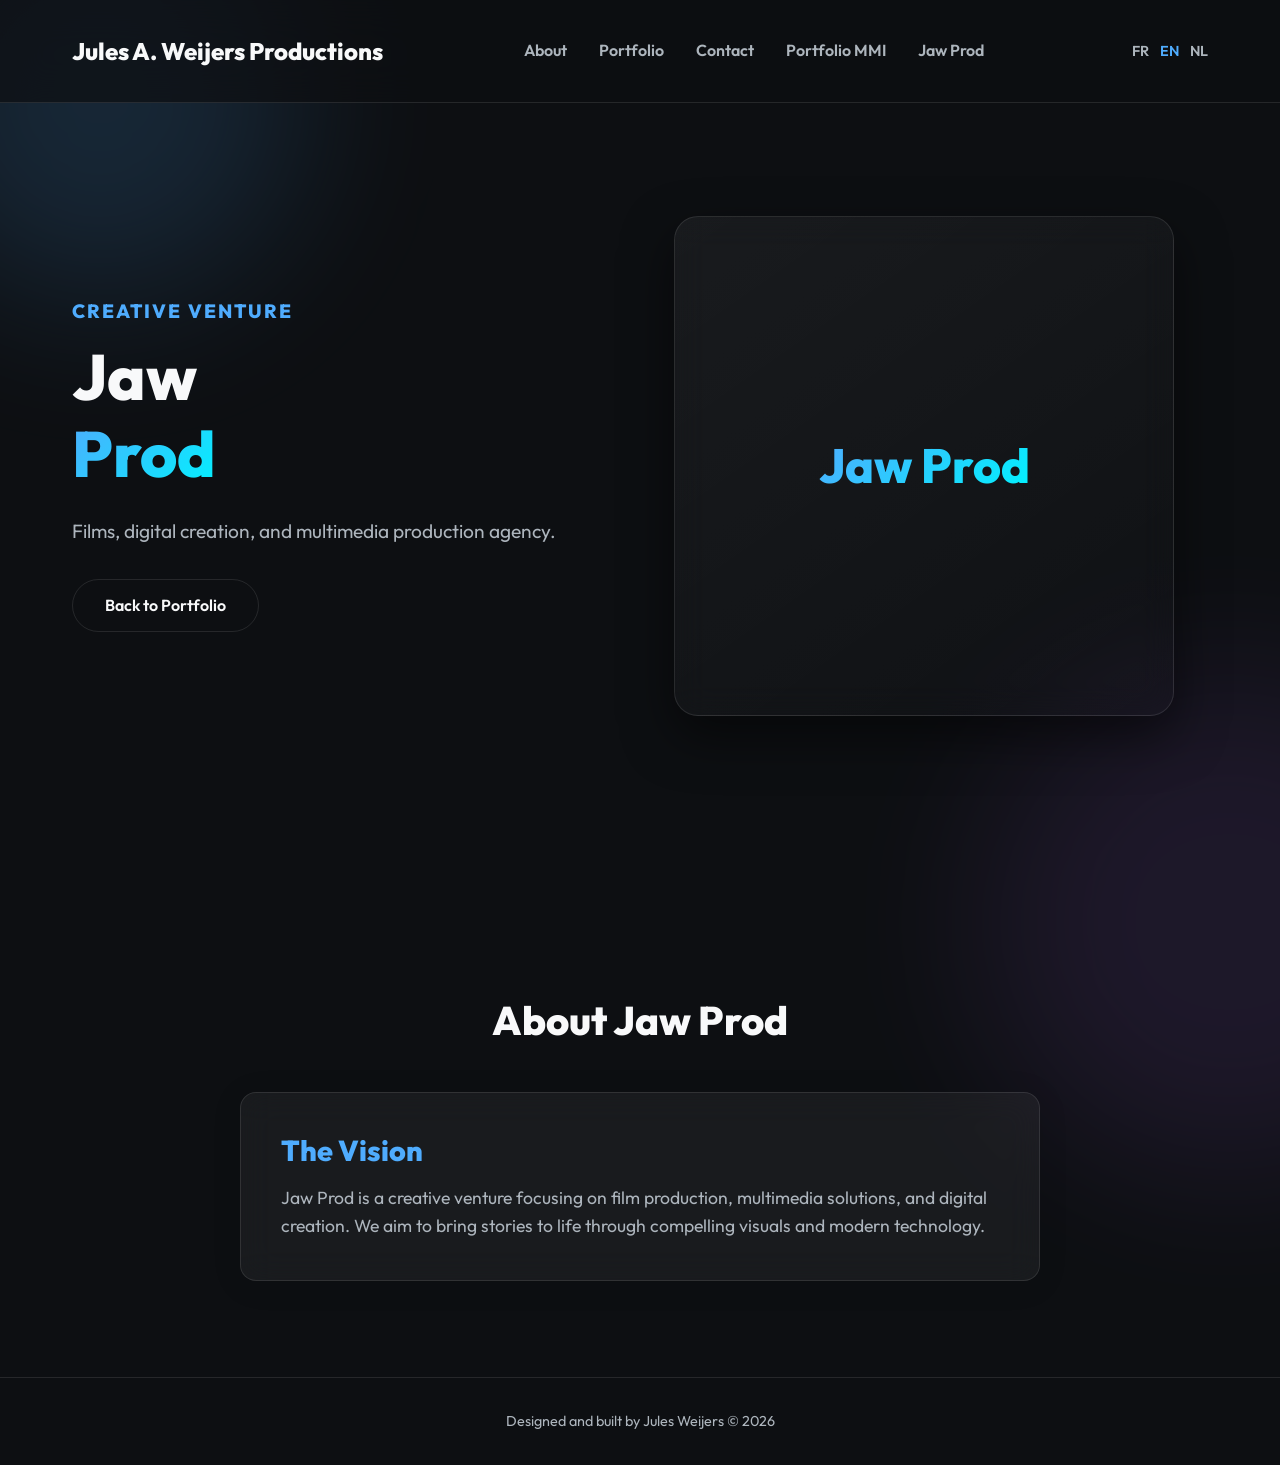
==== jawprod.html @ c3717258 "Add files via upload" ====
<!DOCTYPE html>
<html lang="en">

<head>
    <meta charset="UTF-8">
    <meta name="viewport" content="width=device-width, initial-scale=1.0">
    <meta name="description" content="Jaw Prod - A creative venture by Jules Weijers">
    <title>Jaw Prod</title>
    <link rel="preconnect" href="https://fonts.googleapis.com">
    <link rel="preconnect" href="https://fonts.gstatic.com" crossorigin>
    <link href="https://fonts.googleapis.com/css2?family=Outfit:wght@300;400;600;800&display=swap" rel="stylesheet">
    <link rel="stylesheet" href="css/styles.css">
</head>

<body>
    <div class="blob blob-1"></div>
    <div class="blob blob-2"></div>

    <nav class="glass-nav">
        <div class="nav-content">
            <a href="index.html" class="logo">Jules A. Weijers Productions</a>
            <ul class="nav-links">
                <li><a href="index.html#about" data-i18n="nav_about">About</a></li>
                <li><a href="index.html#portfolio" data-i18n="nav_portfolio">Portfolio</a></li>
                <li><a href="index.html#contact" data-i18n="nav_contact">Contact</a></li>
                <li><a href="portfolio-mmi.html" data-i18n="nav_mmi">Portfolio MMI</a></li>
                <li><a href="jawprod.html" data-i18n="nav_jawprod">Jaw Prod</a></li>
            </ul>
            <div class="lang-switcher">
                <button class="lang-btn" data-lang="fr">FR</button>
                <button class="lang-btn active" data-lang="en">EN</button>
                <button class="lang-btn" data-lang="nl">NL</button>
            </div>
            <div class="hamburger">
                <div class="bar"></div>
                <div class="bar"></div>
                <div class="bar"></div>
            </div>
        </div>
    </nav>

    <main>
        <section id="hero" class="hero-section">
            <div class="hero-content">
                <h2 class="subtitle" data-i18n="jawprod_hero_subtitle">Creative Venture</h2>
                <h1 class="title">
                    <span data-i18n="jawprod_hero_title_part1">Jaw</span><br>
                    <span class="gradient-text" data-i18n="jawprod_hero_title_part2">Prod</span>
                </h1>
                <p class="description" data-i18n="jawprod_hero_desc">Films, digital creation, and multimedia production
                    agency.</p>
                <div class="cta-group">
                    <a href="index.html" class="btn btn-secondary" data-i18n="btn_back">Back to Portfolio</a>
                </div>
            </div>
            <div class="hero-visual">
                <div class="visual-placeholder glass-card"
                    style="display: flex; align-items: center; justify-content: center;">
                    <!-- Placeholder logo or image for Jaw Prod -->
                    <h2 class="gradient-text" style="font-size: 3rem; margin: 0;">Jaw Prod</h2>
                </div>
            </div>
        </section>

        <section id="about" class="about-section">
            <h2 class="section-title" data-i18n="jawprod_about_title">About Jaw Prod</h2>
            <div class="about-grid" style="grid-template-columns: 1fr; max-width: 800px; margin: 0 auto;">
                <div class="about-text glass-card">
                    <h3 data-i18n="jawprod_about_subtitle">The Vision</h3>
                    <p data-i18n="jawprod_about_desc">Jaw Prod is a creative venture focusing on film production,
                        multimedia solutions, and digital creation. We aim to bring stories to life through compelling
                        visuals and modern technology.</p>
                </div>
            </div>
        </section>
    </main>

    <footer>
        <p><span data-i18n="footer_text">Designed and built by Jules Weijers</span> &copy; <span id="year"></span></p>
    </footer>

    <script src="js/translations.js"></script>
    <script src="js/main.js"></script>
</body>

</html>
---- css/styles.css ----
/* css/styles.css */

/* --- CSS Variables & Design Tokens --- */
:root {
  /* Color Palette - Dark Mode Focus */
  --bg-color: #0d0f12;
  --surface-color: rgba(255, 255, 255, 0.05);
  --surface-border: rgba(255, 255, 255, 0.1);
  --text-primary: #f8f9fa;
  --text-secondary: #adb5bd;

  --accent-primary: #4facfe;
  --accent-secondary: #00f2fe;
  --gradient-main: linear-gradient(135deg, var(--accent-primary) 0%, var(--accent-secondary) 100%);

  /* Typography */
  --font-main: 'Outfit', sans-serif;

  /* Transitions */
  --transition-fast: 0.2s ease;
  --transition-normal: 0.4s cubic-bezier(0.25, 0.8, 0.25, 1);
}

/* --- Global Reset & Base --- */
* {
  margin: 0;
  padding: 0;
  box-sizing: border-box;
}

html {
  scroll-behavior: smooth;
}

body {
  font-family: var(--font-main);
  background-color: var(--bg-color);
  color: var(--text-primary);
  line-height: 1.6;
  overflow-x: hidden;
  position: relative;
}

/* Background Animated Blobs */
.blob {
  position: absolute;
  filter: blur(80px);
  z-index: -1;
  opacity: 0.5;
  border-radius: 50%;
  animation: float 20s infinite alternate linear;
}

.blob-1 {
  width: 400px;
  height: 400px;
  background: rgba(79, 172, 254, 0.3);
  top: -100px;
  left: -100px;
}

.blob-2 {
  width: 500px;
  height: 500px;
  background: rgba(181, 105, 255, 0.2);
  bottom: 20%;
  right: -200px;
  animation-delay: -5s;
}

@keyframes float {
  0% {
    transform: translate(0, 0) scale(1);
  }

  100% {
    transform: translate(100px, 50px) scale(1.2);
  }
}

/* --- Glassmorphism Utilities --- */
.glass-card {
  background: var(--surface-color);
  backdrop-filter: blur(16px);
  -webkit-backdrop-filter: blur(16px);
  border: 1px solid var(--surface-border);
  border-radius: 16px;
  box-shadow: 0 4px 30px rgba(0, 0, 0, 0.1);
}

.glass-nav {
  position: fixed;
  top: 0;
  width: 100%;
  z-index: 1000;
  background: rgba(13, 15, 18, 0.7);
  backdrop-filter: blur(20px);
  -webkit-backdrop-filter: blur(20px);
  border-bottom: 1px solid var(--surface-border);
  transition: var(--transition-normal);
}

/* --- Typography Utilities --- */
.gradient-text {
  background: var(--gradient-main);
  -webkit-background-clip: text;
  -webkit-text-fill-color: transparent;
  background-clip: text;
}

h1,
h2,
h3,
h4 {
  font-weight: 800;
  line-height: 1.2;
}

.section-title {
  font-size: 2.5rem;
  margin-bottom: 3rem;
  text-align: center;
}

/* --- Buttons --- */
.btn {
  display: inline-block;
  padding: 0.8rem 2rem;
  border-radius: 30px;
  text-decoration: none;
  font-weight: 600;
  transition: var(--transition-fast);
  cursor: pointer;
  border: none;
  font-family: inherit;
  font-size: 1rem;
}

.btn-primary {
  background: var(--gradient-main);
  color: #fff;
  box-shadow: 0 4px 15px rgba(79, 172, 254, 0.4);
}

.btn-primary:hover {
  transform: translateY(-2px);
  box-shadow: 0 6px 20px rgba(79, 172, 254, 0.6);
}

.btn-secondary {
  background: transparent;
  color: var(--text-primary);
  border: 1px solid var(--surface-border);
}

.btn-secondary:hover {
  background: var(--surface-color);
}

/* --- Navigation --- */
.nav-content {
  max-width: 1200px;
  margin: 0 auto;
  padding: 1rem 2rem;
  display: flex;
  justify-content: space-between;
  align-items: center;
}

.logo {
  font-size: 1.5rem;
  font-weight: 800;
  color: var(--text-primary);
  text-decoration: none;
}

.nav-links {
  display: flex;
  list-style: none;
  gap: 2rem;
}

.nav-links a {
  color: var(--text-secondary);
  text-decoration: none;
  font-weight: 600;
  transition: var(--transition-fast);
}

.nav-links a:hover {
  color: var(--text-primary);
}

.lang-switcher button {
  background: transparent;
  border: none;
  color: var(--text-secondary);
  font-weight: 600;
  margin-left: 0.5rem;
  cursor: pointer;
  transition: var(--transition-fast);
  font-family: inherit;
  font-size: 0.9rem;
}

.lang-switcher button.active,
.lang-switcher button:hover {
  color: var(--accent-primary);
}

.hamburger {
  display: none;
  cursor: pointer;
}

.hamburger .bar {
  width: 25px;
  height: 3px;
  background-color: var(--text-primary);
  margin: 5px 0;
  transition: 0.3s;
}

/* --- Sections Common --- */
section {
  padding: 6rem 2rem;
  max-width: 1200px;
  margin: 0 auto;
}

/* --- Hero Section --- */
.hero-section {
  min-height: 100vh;
  display: flex;
  align-items: center;
  justify-content: space-between;
  padding-top: 8rem;
}

.hero-content {
  flex: 1;
  max-width: 600px;
}

.hero-content .subtitle {
  font-size: 1.2rem;
  color: var(--accent-primary);
  margin-bottom: 1rem;
  text-transform: uppercase;
  letter-spacing: 2px;
}

.hero-content .title {
  font-size: clamp(3rem, 5vw, 5rem);
  margin-bottom: 1.5rem;
}

.hero-content .description {
  font-size: 1.2rem;
  color: var(--text-secondary);
  margin-bottom: 2rem;
}

.cta-group {
  display: flex;
  gap: 1rem;
}

.hero-visual {
  flex: 1;
  display: flex;
  justify-content: center;
  align-items: center;
}

.visual-placeholder {
  width: 500px;
  height: 500px;
  border-radius: 24px;
  background: linear-gradient(145deg, rgba(255, 255, 255, 0.05) 0%, rgba(255, 255, 255, 0.01) 100%);
  position: relative;
  overflow: hidden;
  box-shadow: 0 20px 50px rgba(0, 0, 0, 0.5);
}

.profile-img {
  width: 100%;
  height: 100%;
  object-fit: cover;
  object-position: 25% center;
  transition: transform 0.5s ease;
}

.visual-placeholder:hover .profile-img {
  transform: scale(1.05);
}

/* --- About Section --- */
.about-grid {
  display: grid;
  grid-template-columns: 1fr 1fr;
  gap: 2rem;
}

.about-text {
  padding: 2.5rem;
}

.about-text h3 {
  font-size: 1.8rem;
  margin-bottom: 1rem;
  color: var(--accent-primary);
}

.about-text p {
  color: var(--text-secondary);
  font-size: 1.1rem;
}

.skills-list {
  list-style: none;
  margin-top: 1.5rem;
}

.skills-list li {
  margin-bottom: 1rem;
}

.skill-name {
  display: block;
  margin-bottom: 0.5rem;
  font-weight: 600;
}

.skill-bar {
  display: block;
  height: 8px;
  background: var(--surface-border);
  border-radius: 4px;
  overflow: hidden;
}

.skill-bar .fill {
  height: 100%;
  background: var(--gradient-main);
  border-radius: 4px;
}

/* --- Portfolio Section --- */
.portfolio-filters {
  display: flex;
  justify-content: center;
  gap: 1rem;
  margin-bottom: 3rem;
  flex-wrap: wrap;
}

.filter-btn {
  background: transparent;
  border: 1px solid var(--surface-border);
  color: var(--text-secondary);
  padding: 0.5rem 1.5rem;
  border-radius: 20px;
  cursor: pointer;
  font-family: inherit;
  font-size: 1rem;
  transition: var(--transition-fast);
}

.filter-btn:hover,
.filter-btn.active {
  background: var(--surface-color);
  color: var(--text-primary);
  border-color: var(--accent-primary);
}

.portfolio-grid {
  display: grid;
  grid-template-columns: repeat(auto-fill, minmax(300px, 1fr));
  gap: 2rem;
}

.portfolio-item {
  overflow: hidden;
  transition: var(--transition-normal);
  cursor: pointer;
}

.portfolio-item:hover {
  transform: translateY(-10px);
  box-shadow: 0 15px 30px rgba(0, 0, 0, 0.3);
}

.item-img {
  position: relative;
  width: 100%;
  height: 250px;
  overflow: hidden;
}

.portfolio-image {
  width: 100%;
  height: 100%;
  object-fit: cover;
  transition: transform 0.5s ease;
}

video.portfolio-image {
  object-fit: contain;
  transform: scale(0.95);
  background-color: rgba(0, 0, 0, 0.2);
}

.portfolio-item:hover .portfolio-image:not(video) {
  transform: scale(1.05);
}

.item-img::after {
  content: '';
  position: absolute;
  top: 0;
  left: 0;
  width: 100%;
  height: 100%;
  background: linear-gradient(to bottom, transparent 0%, rgba(13, 15, 18, 0.6) 100%);
}

.image-overlay {
  background-size: cover;
  background-position: center;
  position: relative;
}

.image-overlay::after {
  content: '';
  position: absolute;
  top: 0;
  left: 0;
  width: 100%;
  height: 100%;
  background: linear-gradient(to bottom, transparent 0%, rgba(13, 15, 18, 0.6) 100%);
}

.item-info {
  padding: 1.5rem;
}

.item-info .category {
  font-size: 0.8rem;
  text-transform: uppercase;
  color: var(--accent-primary);
  letter-spacing: 1px;
  font-weight: 600;
}

.item-info h3 {
  margin: 0.5rem 0;
  font-size: 1.3rem;
}

.item-info p {
  color: var(--text-secondary);
  font-size: 0.95rem;
}

/* --- MMI Tag & CTA Card --- */
.mmi-tag {
  display: inline-block;
  font-size: 0.75rem;
  font-weight: 700;
  text-transform: uppercase;
  letter-spacing: 1px;
  color: var(--accent-primary);
  background: rgba(79, 172, 254, 0.1);
  border: 1px solid rgba(79, 172, 254, 0.3);
  border-radius: 20px;
  padding: 0.2rem 0.8rem;
  margin-bottom: 0.75rem;
}

.mmi-cta-card {
  transition: var(--transition-normal);
  min-height: 220px;
  display: flex !important;
  align-items: center;
  justify-content: center;
}

.mmi-cta-card:hover {
  transform: translateY(-8px);
  box-shadow: 0 20px 40px rgba(79, 172, 254, 0.2);
  border-color: rgba(79, 172, 254, 0.4);
}


/* --- Contact Section --- */
.contact-wrapper {
  display: grid;
  grid-template-columns: 1fr 1fr;
  gap: 3rem;
  max-width: 1000px;
  margin: 0 auto;
}

.contact-info {
  padding: 3rem;
  display: flex;
  flex-direction: column;
  justify-content: center;
}

.contact-info h3 {
  font-size: 2rem;
  margin-bottom: 1.5rem;
  color: var(--accent-primary);
}

.contact-info p {
  color: var(--text-secondary);
  font-size: 1.1rem;
  margin-bottom: 2rem;
}

.contact-links {
  margin-top: auto;
}

.contact-link {
  color: var(--text-primary);
  text-decoration: none;
  font-size: 1.2rem;
  font-weight: 600;
  transition: var(--transition-fast);
}

.contact-link:hover {
  color: var(--accent-primary);
}

.social-links {
  display: flex;
  gap: 1rem;
  margin-top: 1.5rem;
  flex-wrap: wrap;
}

.social-link {
  display: flex;
  align-items: center;
  justify-content: center;
  width: 44px;
  height: 44px;
  border-radius: 50%;
  border: 1px solid var(--surface-border);
  color: var(--text-secondary);
  transition: var(--transition-fast);
  text-decoration: none;
}

.social-link:hover {
  color: var(--accent-primary);
  border-color: var(--accent-primary);
  background: rgba(79, 172, 254, 0.08);
  transform: translateY(-2px);
}

.contact-form {
  padding: 3rem;
  display: flex;
  flex-direction: column;
  gap: 1.5rem;
}

.form-group {
  display: flex;
  flex-direction: column;
  gap: 0.5rem;
}

.form-group label {
  font-size: 0.9rem;
  font-weight: 600;
  color: var(--text-secondary);
  text-transform: uppercase;
  letter-spacing: 1px;
}

.form-group input,
.form-group textarea {
  width: 100%;
  padding: 1rem;
  background: rgba(255, 255, 255, 0.03);
  border: 1px solid var(--surface-border);
  border-radius: 8px;
  color: var(--text-primary);
  font-family: inherit;
  font-size: 1rem;
  transition: var(--transition-fast);
}

.form-group input:focus,
.form-group textarea:focus {
  outline: none;
  border-color: var(--accent-primary);
  background: rgba(255, 255, 255, 0.05);
  box-shadow: 0 0 0 3px rgba(79, 172, 254, 0.2);
}

.contact-form .btn {
  margin-top: 1rem;
  width: 100%;
}

.form-status {
  margin-top: 1rem;
  text-align: center;
  font-weight: 600;
  min-height: 24px;
}

.form-status.success {
  color: #43e97b;
}

.form-status.error {
  color: #ff6b6b;
}

/* --- Footer --- */
footer {
  text-align: center;
  padding: 2rem;
  border-top: 1px solid var(--surface-border);
  color: var(--text-secondary);
  font-size: 0.9rem;
}

/* --- Media Queries --- */
@media (max-width: 768px) {
  .hero-section {
    flex-direction: column;
    text-align: center;
    padding-top: 6rem;
  }

  .hero-visual {
    margin-top: 3rem;
  }

  .visual-placeholder {
    width: 200px;
    height: 300px;
  }

  .cta-group {
    justify-content: center;
  }

  .about-grid {
    grid-template-columns: 1fr;
  }

  .hamburger {
    display: block;
  }

  .nav-links {
    display: none;
    /* In a real app, implement JS toggle for mobile menu */
  }
}

/* --- Carousel --- */
.carousel-container {
  position: relative;
  overflow: hidden;
  width: 100%;
  height: 250px;
}

.carousel-track {
  display: flex;
  transition: transform 0.5s ease-in-out;
  height: 100%;
  width: 100%;
}

.carousel-slide {
  min-width: 100%;
  object-fit: cover;
}

.carousel-btn {
  position: absolute;
  top: 50%;
  transform: translateY(-50%);
  background: rgba(0, 0, 0, 0.5);
  color: white;
  border: none;
  font-size: 1.5rem;
  padding: 0.5rem;
  cursor: pointer;
  z-index: 10;
  transition: var(--transition-fast);
  border-radius: 50%;
  width: 40px;
  height: 40px;
  display: flex;
  align-items: center;
  justify-content: center;
}

.carousel-btn:hover {
  background: var(--accent-primary);
}

.prev-btn {
  left: 10px;
}

.next-btn {
  right: 10px;
}

.carousel-dots {
  position: absolute;
  bottom: 10px;
  left: 50%;
  transform: translateX(-50%);
  display: flex;
  gap: 8px;
  z-index: 10;
}

.dot {
  width: 10px;
  height: 10px;
  background: rgba(255, 255, 255, 0.5);
  border-radius: 50%;
  cursor: pointer;
  transition: var(--transition-fast);
}

.dot.active, .dot:hover {
  background: var(--accent-primary);
}
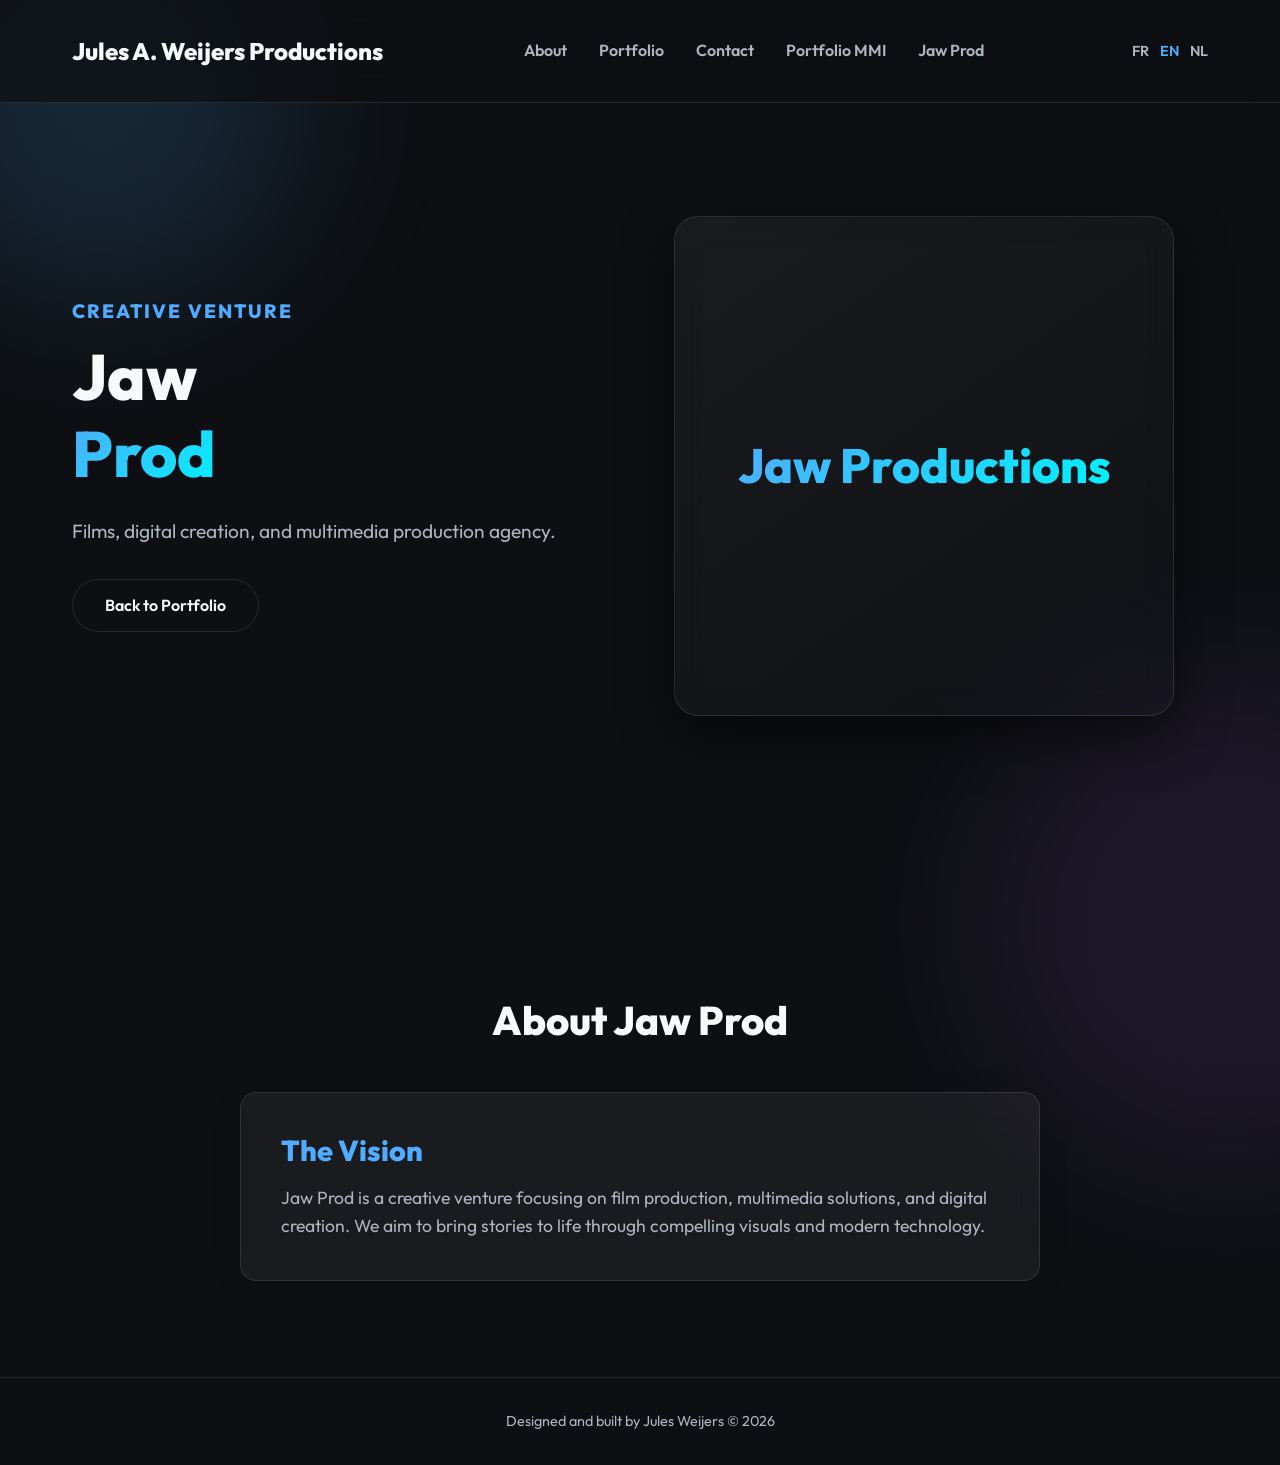
==== commit 93de8b90: "Update jawprod.html" ====
--- a/jawprod.html
+++ b/jawprod.html
@@ -5,7 +5,7 @@
     <meta charset="UTF-8">
     <meta name="viewport" content="width=device-width, initial-scale=1.0">
     <meta name="description" content="Jaw Prod - A creative venture by Jules Weijers">
-    <title>Jaw Prod</title>
+    <title>Jaw Productions</title>
     <link rel="preconnect" href="https://fonts.googleapis.com">
     <link rel="preconnect" href="https://fonts.gstatic.com" crossorigin>
     <link href="https://fonts.googleapis.com/css2?family=Outfit:wght@300;400;600;800&display=swap" rel="stylesheet">
@@ -24,7 +24,7 @@
                 <li><a href="index.html#portfolio" data-i18n="nav_portfolio">Portfolio</a></li>
                 <li><a href="index.html#contact" data-i18n="nav_contact">Contact</a></li>
                 <li><a href="portfolio-mmi.html" data-i18n="nav_mmi">Portfolio MMI</a></li>
-                <li><a href="jawprod.html" data-i18n="nav_jawprod">Jaw Prod</a></li>
+                <li><a href="jawprod.html" data-i18n="nav_jawprod">Jaw Productions</a></li>
             </ul>
             <div class="lang-switcher">
                 <button class="lang-btn" data-lang="fr">FR</button>
@@ -57,17 +57,17 @@
                 <div class="visual-placeholder glass-card"
                     style="display: flex; align-items: center; justify-content: center;">
                     <!-- Placeholder logo or image for Jaw Prod -->
-                    <h2 class="gradient-text" style="font-size: 3rem; margin: 0;">Jaw Prod</h2>
+                    <h2 class="gradient-text" style="font-size: 3rem; margin: 0;">Jaw Productions</h2>
                 </div>
             </div>
         </section>
 
         <section id="about" class="about-section">
-            <h2 class="section-title" data-i18n="jawprod_about_title">About Jaw Prod</h2>
+            <h2 class="section-title" data-i18n="jawprod_about_title">About Jaw Productions</h2>
             <div class="about-grid" style="grid-template-columns: 1fr; max-width: 800px; margin: 0 auto;">
                 <div class="about-text glass-card">
                     <h3 data-i18n="jawprod_about_subtitle">The Vision</h3>
-                    <p data-i18n="jawprod_about_desc">Jaw Prod is a creative venture focusing on film production,
+                    <p data-i18n="jawprod_about_desc">Jaw Productions is a creative venture focusing on film production,
                         multimedia solutions, and digital creation. We aim to bring stories to life through compelling
                         visuals and modern technology.</p>
                 </div>
@@ -83,4 +83,4 @@
     <script src="js/main.js"></script>
 </body>
 
-</html>+</html>
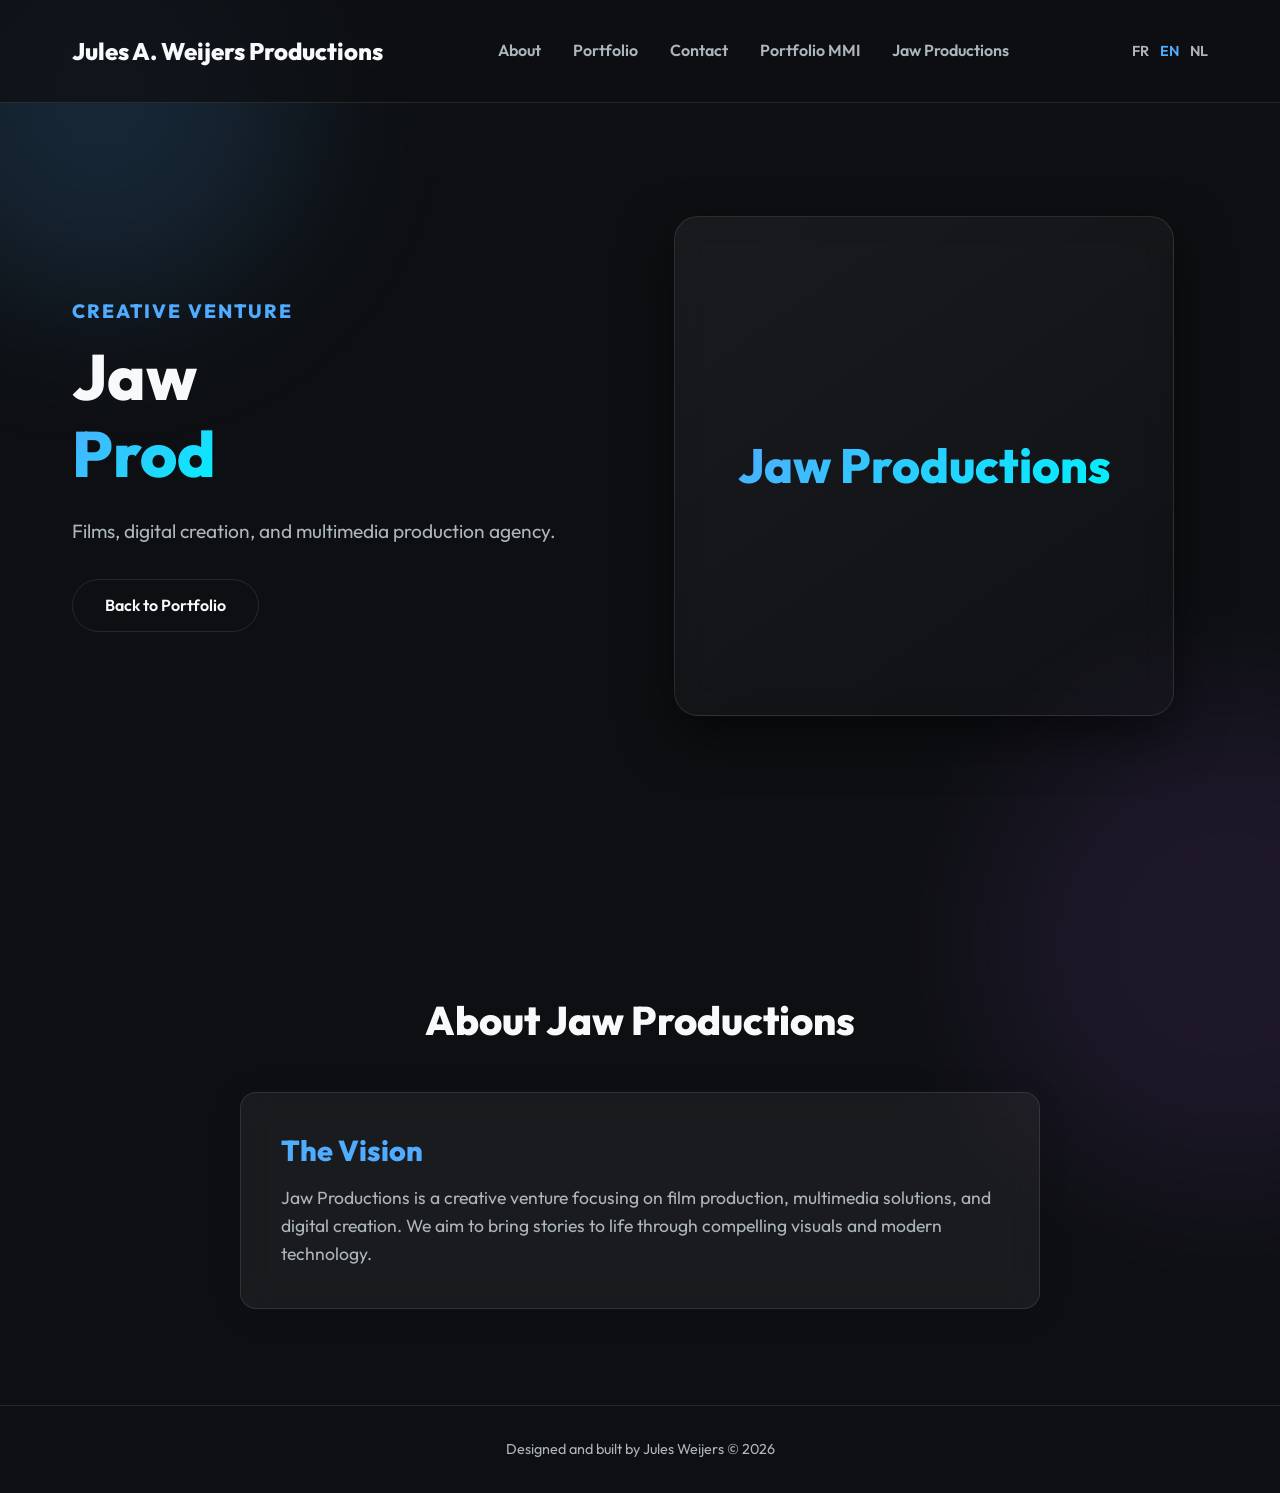
==== commit 2cd22d3e: "Update jawprod.html" ====
--- a/jawprod.html
+++ b/jawprod.html
@@ -4,7 +4,7 @@
 <head>
     <meta charset="UTF-8">
     <meta name="viewport" content="width=device-width, initial-scale=1.0">
-    <meta name="description" content="Jaw Prod - A creative venture by Jules Weijers">
+    <meta name="description" content="Jaw Producttions - A creative venture by Jules Weijers">
     <title>Jaw Productions</title>
     <link rel="preconnect" href="https://fonts.googleapis.com">
     <link rel="preconnect" href="https://fonts.gstatic.com" crossorigin>
@@ -56,7 +56,7 @@
             <div class="hero-visual">
                 <div class="visual-placeholder glass-card"
                     style="display: flex; align-items: center; justify-content: center;">
-                    <!-- Placeholder logo or image for Jaw Prod -->
+                    <!-- Placeholder logo or image for Jaw Producttions -->
                     <h2 class="gradient-text" style="font-size: 3rem; margin: 0;">Jaw Productions</h2>
                 </div>
             </div>
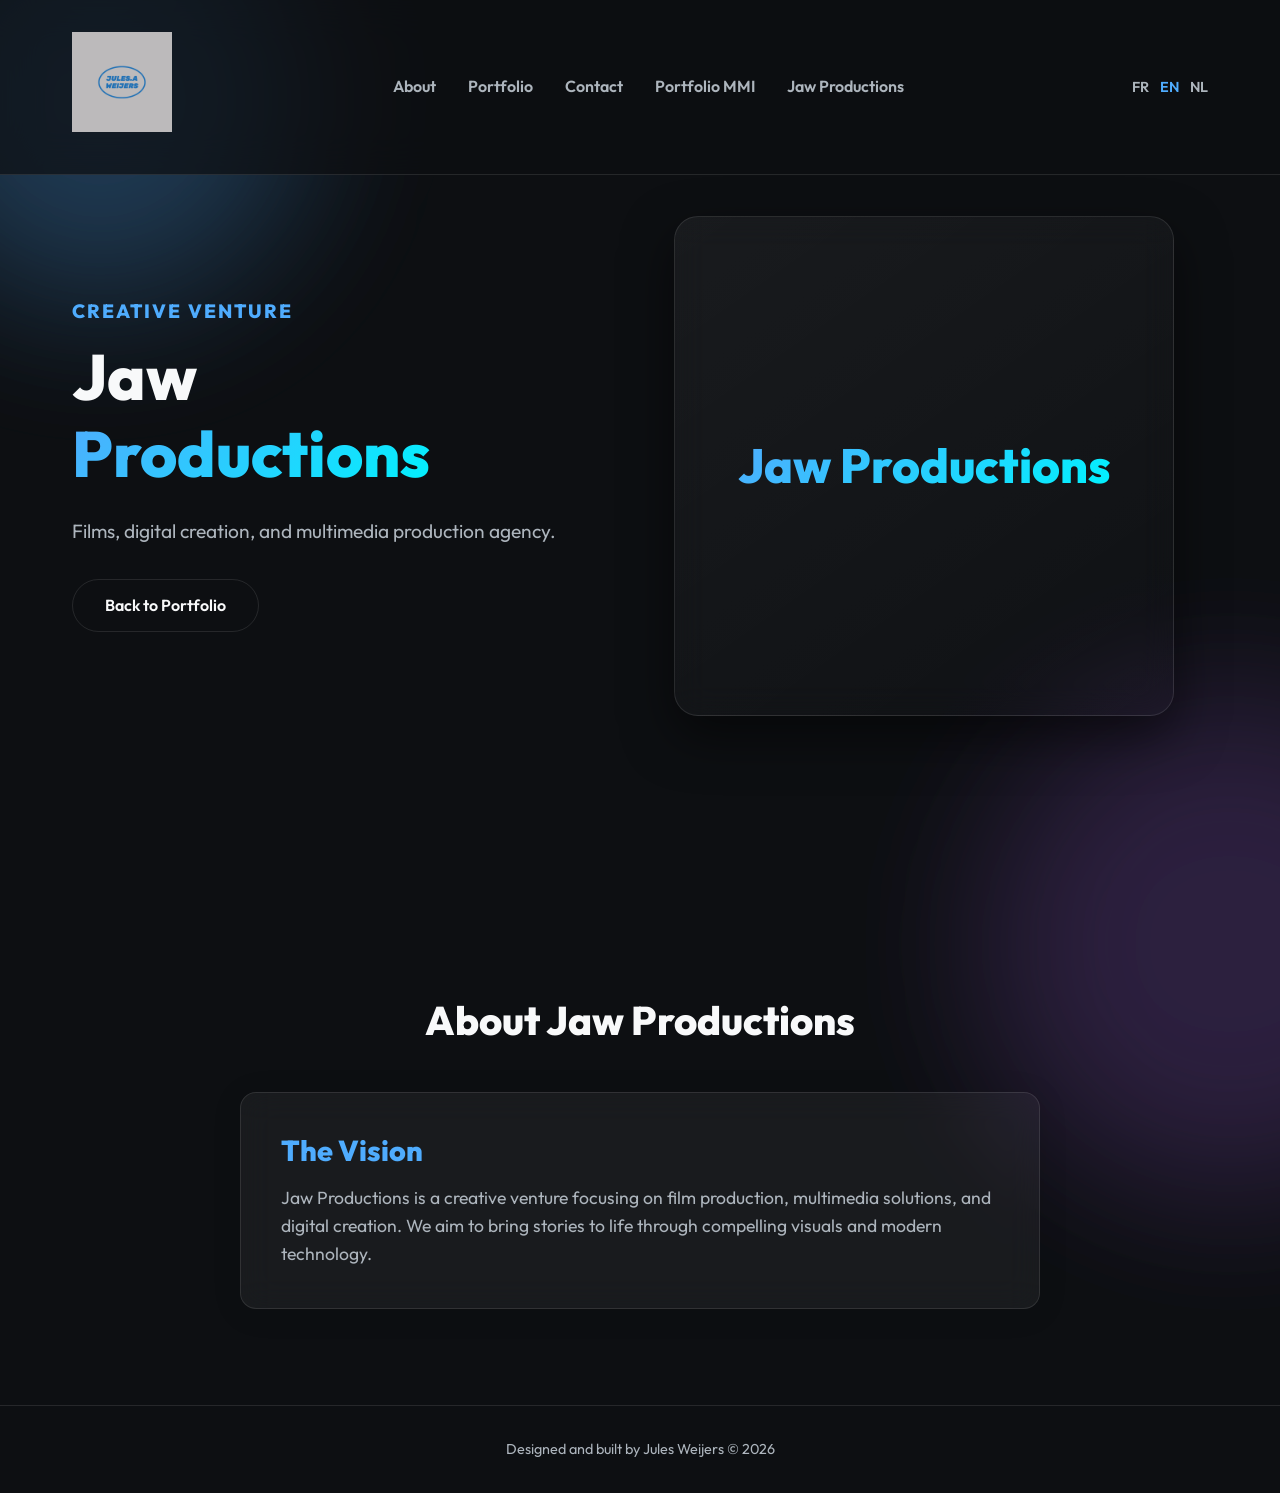
==== commit 2b5377e1: "Update jawprod.html" ====
--- a/jawprod.html
+++ b/jawprod.html
@@ -1,5 +1,9 @@
 <!DOCTYPE html>
 <html lang="en">
+
+<body>
+    <div class="blob blob-1"></div>
+    <div class="blob blob-2"></div>
 
 <head>
     <meta charset="UTF-8">
@@ -11,6 +15,7 @@
     <link href="https://fonts.googleapis.com/css2?family=Outfit:wght@300;400;600;800&display=swap" rel="stylesheet">
     <link rel="stylesheet" href="css/styles.css">
 </head>
+</head>
 
 <body>
     <div class="blob blob-1"></div>
@@ -18,7 +23,8 @@
 
     <nav class="glass-nav">
         <div class="nav-content">
-            <a href="index.html" class="logo">Jules A. Weijers Productions</a>
+            <a href="index.html" class="logo"><img src="assets/images/logo J.png" width="100px"
+                    alt="logo Jules Weijers"></a>
             <ul class="nav-links">
                 <li><a href="index.html#about" data-i18n="nav_about">About</a></li>
                 <li><a href="index.html#portfolio" data-i18n="nav_portfolio">Portfolio</a></li>
@@ -45,7 +51,7 @@
                 <h2 class="subtitle" data-i18n="jawprod_hero_subtitle">Creative Venture</h2>
                 <h1 class="title">
                     <span data-i18n="jawprod_hero_title_part1">Jaw</span><br>
-                    <span class="gradient-text" data-i18n="jawprod_hero_title_part2">Prod</span>
+                    <span class="gradient-text" data-i18n="jawprod_hero_title_part2">Productions</span>
                 </h1>
                 <p class="description" data-i18n="jawprod_hero_desc">Films, digital creation, and multimedia production
                     agency.</p>
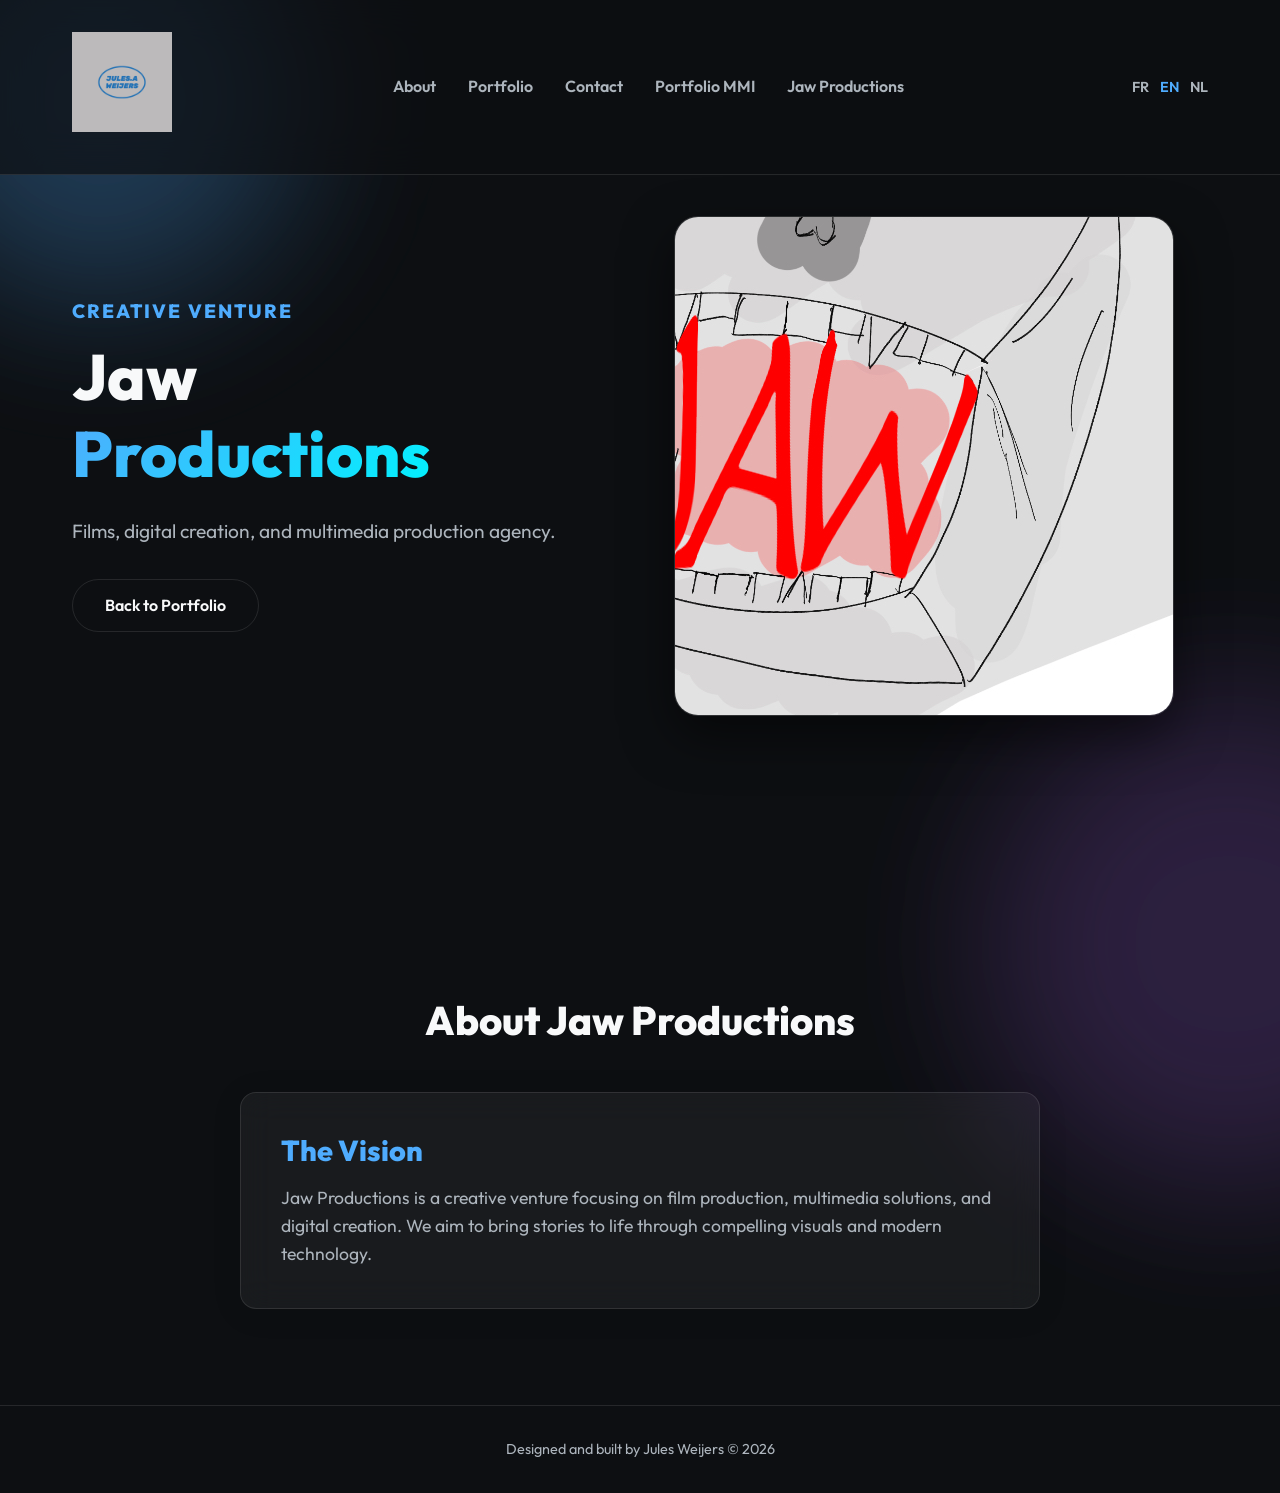
==== commit 31c88dc3: "Update jawprod.html" ====
--- a/jawprod.html
+++ b/jawprod.html
@@ -63,7 +63,7 @@
                 <div class="visual-placeholder glass-card"
                     style="display: flex; align-items: center; justify-content: center;">
                     <!-- Placeholder logo or image for Jaw Producttions -->
-                    <h2 class="gradient-text" style="font-size: 3rem; margin: 0;">Jaw Productions</h2>
+                    <img src="assets/images/jawproductions.jpg" alt="Logo JAW PRODUCTIONS"></img>
                 </div>
             </div>
         </section>
@@ -85,8 +85,8 @@
         <p><span data-i18n="footer_text">Designed and built by Jules Weijers</span> &copy; <span id="year"></span></p>
     </footer>
 
-    <script src="js/translations.js"></script>
-    <script src="js/main.js"></script>
+    <script src="js/translations.js?v=20260608b"></script>
+    <script src="js/main.js?v=20260608b"></script>
 </body>
 
 </html>
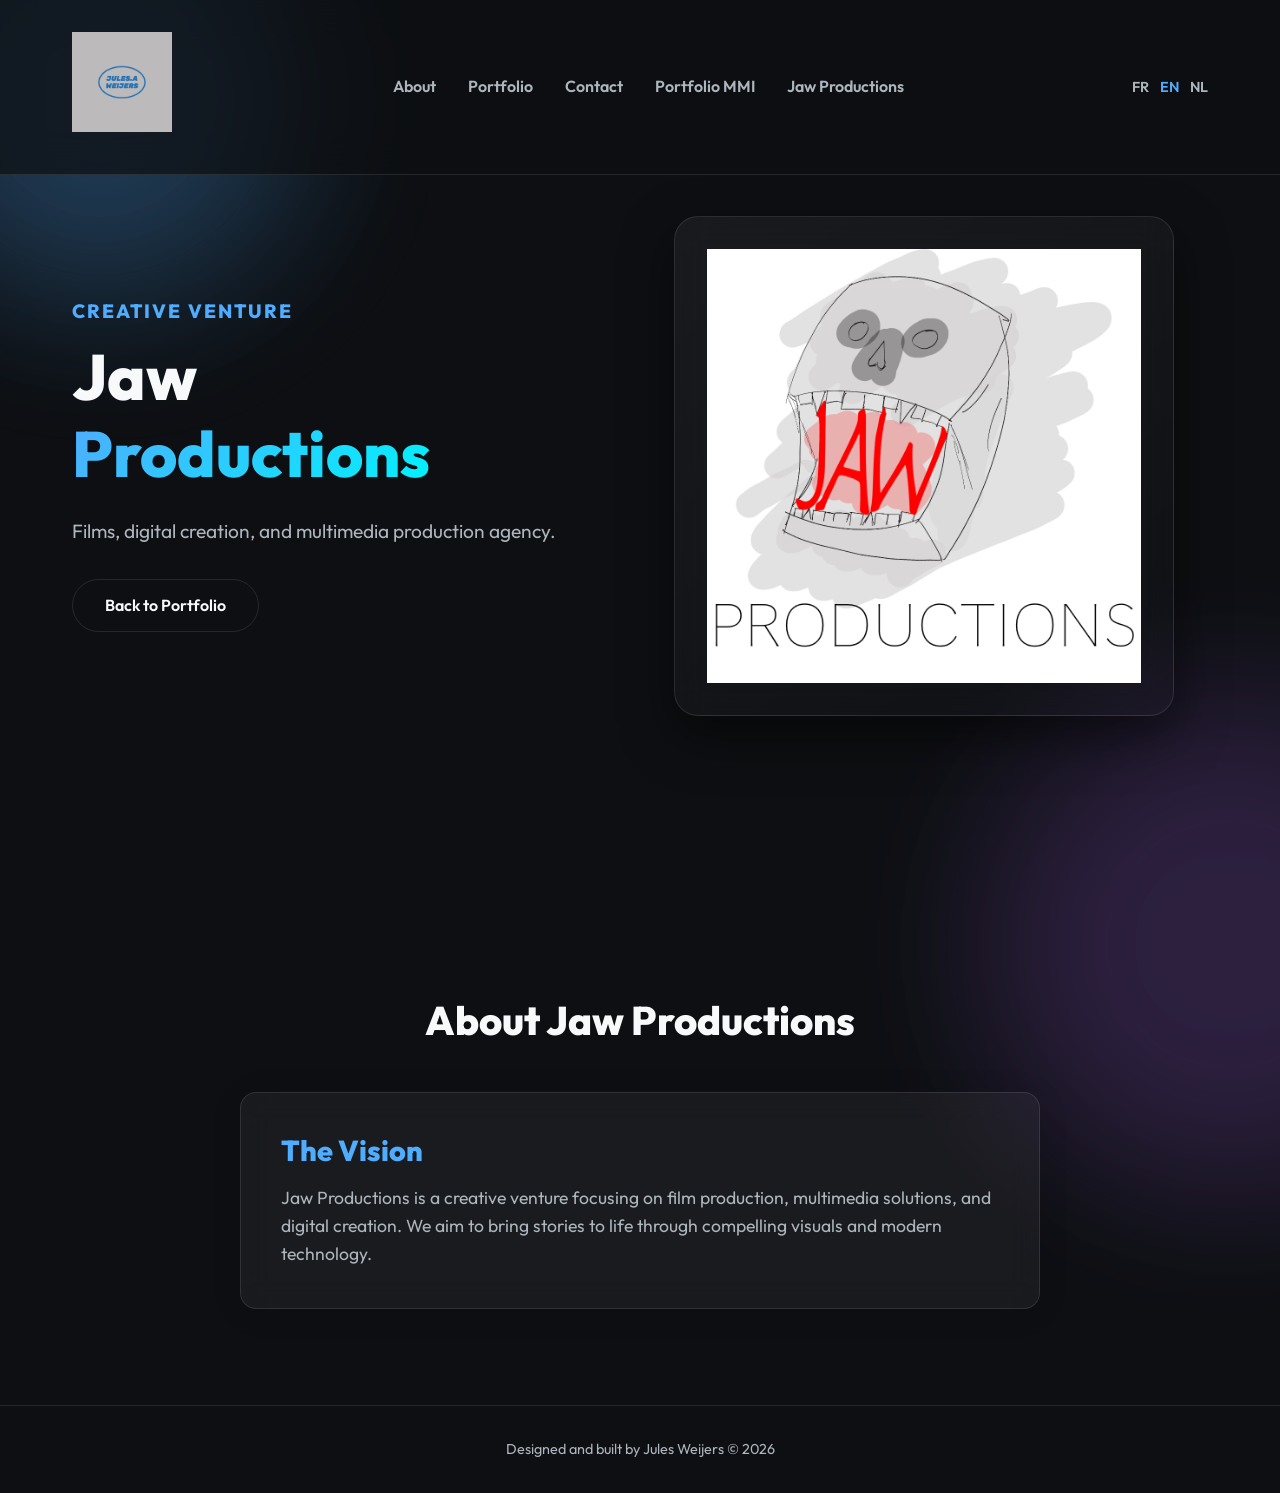
==== commit f7a5e070: "Show full jawproductions.jpg logo with object-fit contain Co-Authored-By: Claude Opus 4.7 <noreply@a" ====
--- a/jawprod.html
+++ b/jawprod.html
@@ -63,7 +63,7 @@
                 <div class="visual-placeholder glass-card"
                     style="display: flex; align-items: center; justify-content: center;">
                     <!-- Placeholder logo or image for Jaw Producttions -->
-                    <img src="assets/images/jawproductions.jpg" alt="Logo JAW PRODUCTIONS"></img>
+                    <img src="assets/images/jawproductions.jpg" alt="Logo JAW PRODUCTIONS" class="jawprod-logo">
                 </div>
             </div>
         </section>
--- a/css/styles.css
+++ b/css/styles.css
@@ -293,6 +293,13 @@
 
 .visual-placeholder:hover .profile-img {
   transform: scale(1.05);
+}
+
+.jawprod-logo {
+  width: 100%;
+  height: 100%;
+  object-fit: contain;
+  padding: 2rem;
 }
 
 /* --- About Section --- */
